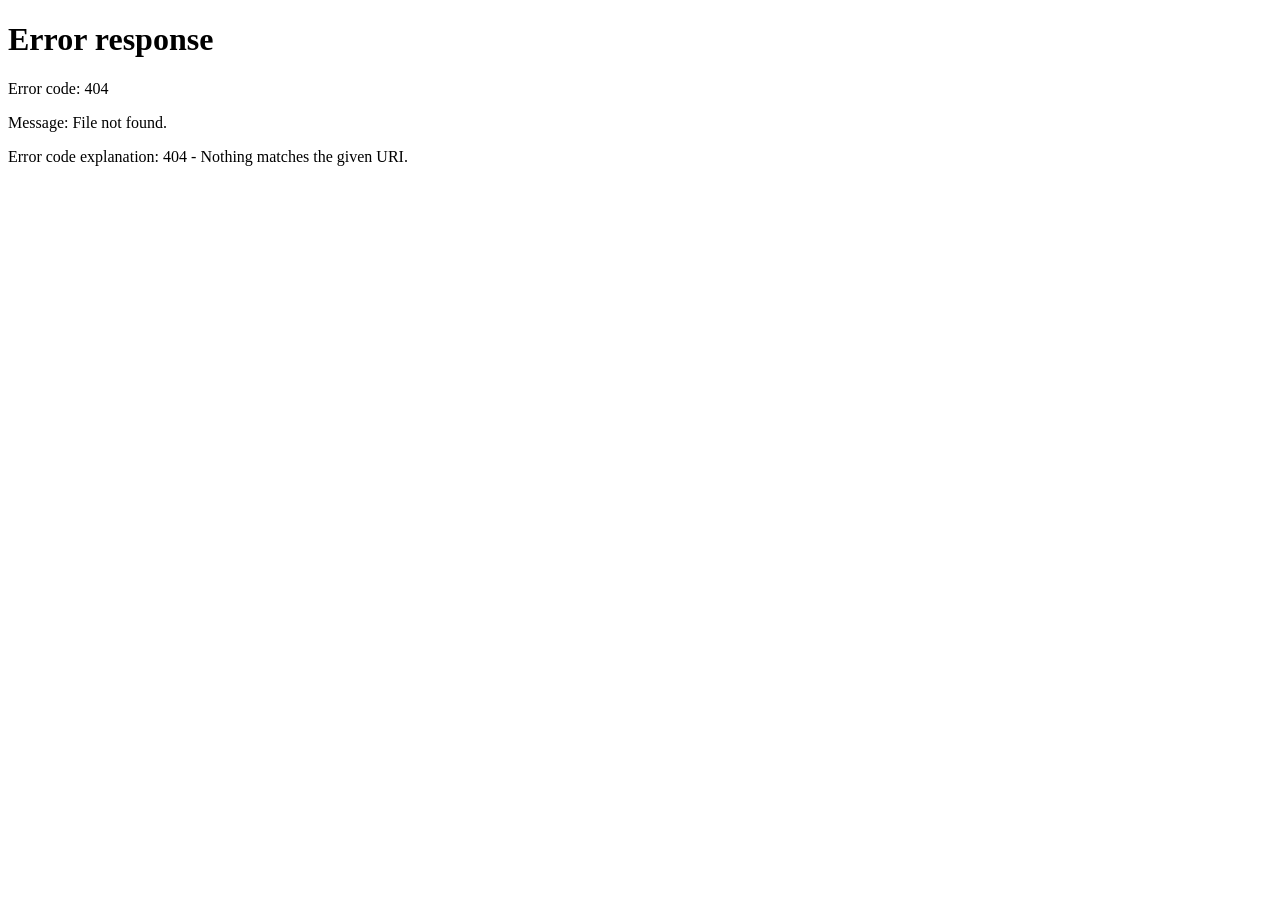
==== confirmation.html @ 0d345f80 "Add files via upload" ====
<!DOCTYPE html>
<html lang="en">
<head>
    <meta charset="UTF-8">
    <meta name="viewport" content="width=device-width, initial-scale=1.0">
    <title>Order Confirmation</title>
    <link rel="stylesheet" href="common.css">
</head>
<body>
    <section class="confirmation-container">
        <div class="checkout-steps">
            <div class="step completed" onclick="navigateToStep(1)">1. Shipping Information</div>
            <div class="step completed" onclick="navigateToStep(2)">2. Payment</div>
            <div class="step completed active" onclick="navigateToStep(3)">3. Confirmation</div>
        </div>
        
        <div class="confirmation-message">
            <img src="https://cdn-icons-png.flaticon.com/128/6631/6631092.png" alt="Success">
            <h2>Thank You For Your Order!</h2>
            <p>Your order number is: <strong id="order-number"></strong></p>
            <p>We've sent a confirmation email to <strong id="confirmation-email"></strong></p>
            
            <div class="order-details">
                <h3>Order Details</h3>
                <div id="confirmation-items"></div>
                <div class="order-total">
                    <p>Total: ₹<span id="confirmation-total">0</span></p>
                </div>
            </div>
            
            <div class="shipping-details">
                <h3>Shipping To</h3>
                <div id="shipping-address">
                    <!-- Address will be inserted here line by line -->
                </div>
            </div>
            
            <button onclick="window.location.href='trr.html'">Back to Home</button>
        </div>
    </section>

    <script src="script.js"></script>
    <script>
        // Display confirmation details
        function displayConfirmationDetails() {
    const shippingInfo = JSON.parse(localStorage.getItem('shippingInfo')) || {};
    const orderNumber = localStorage.getItem('orderNumber') || 'TEST-123';
    
    // If no order number, check if we have cart items
    const cart = JSON.parse(localStorage.getItem('cart')) || [];
    if (cart.length === 0) {
        alert('No order items found. Redirecting to home page.');
        window.location.href = 'index.html';
        return;
    }
            
            // Display order info
            document.getElementById('order-number').textContent = orderNumber;
            document.getElementById('confirmation-email').textContent = shippingInfo.email;
            
            // Format shipping address line by line
            const shippingAddress = document.getElementById('shipping-address');
            shippingAddress.innerHTML = `
                <p><strong>Name:</strong> ${shippingInfo.name}</p>
                <p><strong>Email:</strong> ${shippingInfo.email}</p>
                <p><strong>Address:</strong> ${shippingInfo.address}</p>
                <p><strong>Phone:</strong> ${shippingInfo.phone}</p>
            `;
            
            // Display order items
            const confirmationItems = document.getElementById('confirmation-items');
            let itemTotal = 0;
            confirmationItems.innerHTML = '';
            
            cart.forEach(item => {
                const itemElement = document.createElement('div');
                itemElement.className = 'order-item';
                itemElement.innerHTML = `
                    <p>${item.name} - ₹${item.price}</p>
                `;
                confirmationItems.appendChild(itemElement);
                itemTotal += item.price;
            });
            
            // Calculate the complete total with all fees
            const gstAmount = itemTotal * 0.18;
            const platformFee = 100;
            const deliveryFee = 10;
            const completeTotal = itemTotal + gstAmount + platformFee + deliveryFee;
            
            // Display the complete total amount
            document.getElementById('confirmation-total').textContent = completeTotal.toFixed(2);
        }
        
        // Initialize page
        document.addEventListener('DOMContentLoaded', function() {
            displayConfirmationDetails();
        });
        function navigateToStep(stepNumber) {
    // Determine current page
    const currentPage = window.location.pathname.split('/').pop();
    
    // Don't navigate if clicking the current active step
    if ((currentPage === 'checkout.html' && stepNumber === 1) ||
        (currentPage === 'payment.html' && stepNumber === 2) ||
        (currentPage === 'confirmation.html' && stepNumber === 3)) {
        return;
    }
    
    // Navigation logic
    switch(stepNumber) {
        case 1:
            // Only allow going back to checkout from payment
            if (currentPage === 'payment.html' || currentPage === 'confirmation.html') {
                window.location.href = 'checkout.html';
            }
            break;
        case 2:
            // Only allow going to payment from checkout or back from confirmation
            if (currentPage === 'checkout.html') {
                // Validate form before proceeding
                const form = document.getElementById('checkout-form');
                if (form.checkValidity()) {
                    proceedToPayment(); // Use your existing function
                } else {
                    form.reportValidity();
                }
            } else if (currentPage === 'confirmation.html') {
                window.location.href = 'payment.html';
            }
            break;
        case 3:
            // Only allow going to confirmation from payment
            if (currentPage === 'payment.html') {
                proceedToPay(); // Use your existing function
            }
            break;
    }
}
    </script>
</body>
</html>
---- common.css ----
/* Checkout, Payment, Confirmation Pages */
.checkout-container, 
.payment-container, 
.confirmation-container {
    max-width: 800px;
    margin: 20px auto;
    padding: 20px;
}

.checkout-steps {
    display: flex;
    justify-content: space-between;
    margin-bottom: 30px;
}


.step.active {
    color: #5856D6;
    border-bottom: 2px solid #5856D6;
    font-weight: bold;
}
.step {
    flex: 1;
    text-align: center;
    padding: 10px;
    color: #777;
    border-bottom: 2px solid #ddd;
    /* ... existing styles ... */
    cursor: pointer;
    transition: color 0.3s;
}

.step:hover {
    color: #5856D6;
}

.step.completed:hover {
    color: #5856d6;
}

.form-group {
    margin-bottom: 20px;
}

.form-group label {
    display: block;
    margin-bottom: 5px;
    font-weight: bold;
}

.form-group input,
.form-group textarea,
.form-group select {
    width: 100%;
    padding: 10px;
    border: 1px solid #ddd;
    border-radius: 4px;
    font-size: 16px;
}

.form-row {
    display: flex;
    gap: 20px;
}

.form-row .form-group {
    flex: 1;
}
.order-summary {
    margin-top: 30px;
    padding: 20px;
    background-color: #f9f9f9;
    border-radius: 8px;
}

.order-summary h3 {
    margin-top: 0;
}

.order-item {
    padding: 10px 0;
    border-bottom: 1px solid #eee;
}

.order-total {
    text-align: right;
    font-weight: bold;
    font-size: 18px;
    margin-top: 15px;
}


/* Payment Page Styles */
.payment-container {
    max-width: 500px;
    margin: 20px auto;
    padding: 20px;
    font-family: Arial, sans-serif;
}

.payment-methods {
    display: flex;
    flex-direction: column;
    gap: 10px;
    margin: 30px 0;
}

.payment-method {
    display: flex;
    align-items: center;
    padding: 15px;
    border: 1px solid #ddd;
    border-radius: 8px;
    cursor: pointer;
    transition: all 0.3s;
}

.payment-method.active {
    border-color: #5856D6;
    background-color: #f0f0ff;
}

.payment-method img {
    width: 30px;
    height: 30px;
    margin-right: 15px;
}

.payment-text {
    font-size: 16px;
}

.proceed-button {
    display: block;
    width: 100%;
    padding: 15px;
    background-color: #5856D6;
    color: white;
    border: none;
    border-radius: 8px;
    font-size: 18px;
    cursor: pointer;
    margin-top: 30px;
    transition: background-color 0.3s;
}

.proceed-button:hover {
    background-color: #4a45ba;
}


/* Checkout steps (keep existing) */
/* .checkout-steps {
    display: flex;
    justify-content: space-between;
    margin-bottom: 30px;
} */

/* .step {
    flex: 1;
    text-align: center;
    padding: 10px;
    color: #777;
    border-bottom: 2px solid #ddd;
}

.step.active {
    color: #5856D6;
    border-bottom: 2px solid #5856D6;
    font-weight: bold;
}

.step.completed {
    color: #4CAF50;
} */
 
/* Checkout steps */
.checkout-steps {
    display: flex;
    justify-content: space-between;
    margin-bottom: 30px;
}

.step {
    flex: 1;
    text-align: center;
    padding: 10px;
    color: #777;
    border-bottom: 2px solid #ddd;
}

.step.active {
    color: #5856D6;
    border-bottom: 2px solid #5856D6;
    font-weight: bold;
}

.step.completed {
    color: #4CAF50;
}
/* Confirmation Page Specific Styles */
.confirmation-container {
    max-width: 800px;
    margin: 20px auto;
    padding: 20px;
    font-family: Arial, sans-serif;
}

.confirmation-message {
    text-align: center;
    padding: 30px;
    background-color: white;
    border-radius: 8px;
    box-shadow: 0 2px 10px rgba(0,0,0,0.1);
}

.confirmation-message img {
    width: 80px;
    height: 80px;
    margin-bottom: 20px;
}

.confirmation-message h2 {
    color: #5856d6;
    margin-bottom: 20px;
}

.order-details {
    margin: 30px 0;
    padding: 20px;
    background-color: #f9f9f9;
    border-radius: 8px;
    text-align: left;
}

.order-details h3 {
    margin-top: 0;
    border-bottom: 1px solid #ddd;
    padding-bottom: 10px;
}

.order-item {
    padding: 10px 0;
    border-bottom: 1px solid #eee;
}

.order-total {
    text-align: right;
    font-weight: bold;
    font-size: 18px;
    margin-top: 15px;
}

.shipping-details {
    margin: 30px 0;
    padding: 20px;
    background-color: #f9f9f9;
    border-radius: 8px;
    text-align: left;
}

.shipping-details h3 {
    margin-top: 0;
    border-bottom: 1px solid #ddd;
    padding-bottom: 10px;
}

.shipping-details p {
    margin: 8px 0;
}

button {
    padding: 12px 25px;
    background-color: #5856D6;
    color: white;
    border: none;
    border-radius: 4px;
    font-size: 16px;
    cursor: pointer;
    margin-top: 20px;
}

button:hover {
    background-color: #4a45ba;
}

/* .confirmation-message {
    text-align: center;
    padding: 30px;
}

.confirmation-message img {
    width: 80px;
    height: 80px;
    margin-bottom: 20px;
}

.confirmation-message h2 {
    color: #4CAF50;
    margin-bottom: 20px;
}

.shipping-details {
    margin-top: 30px;
    padding: 20px;
    background-color: #f9f9f9;
    border-radius: 8px;
    text-align: left;
}

button {
    padding: 12px 25px;
    background-color: #5856D6;
    color: white;
    border: none;
    border-radius: 4px;
    font-size: 16px;
    cursor: pointer;
    margin-top: 20px;
}

button:hover {
    background-color: #4a45ba;
} */
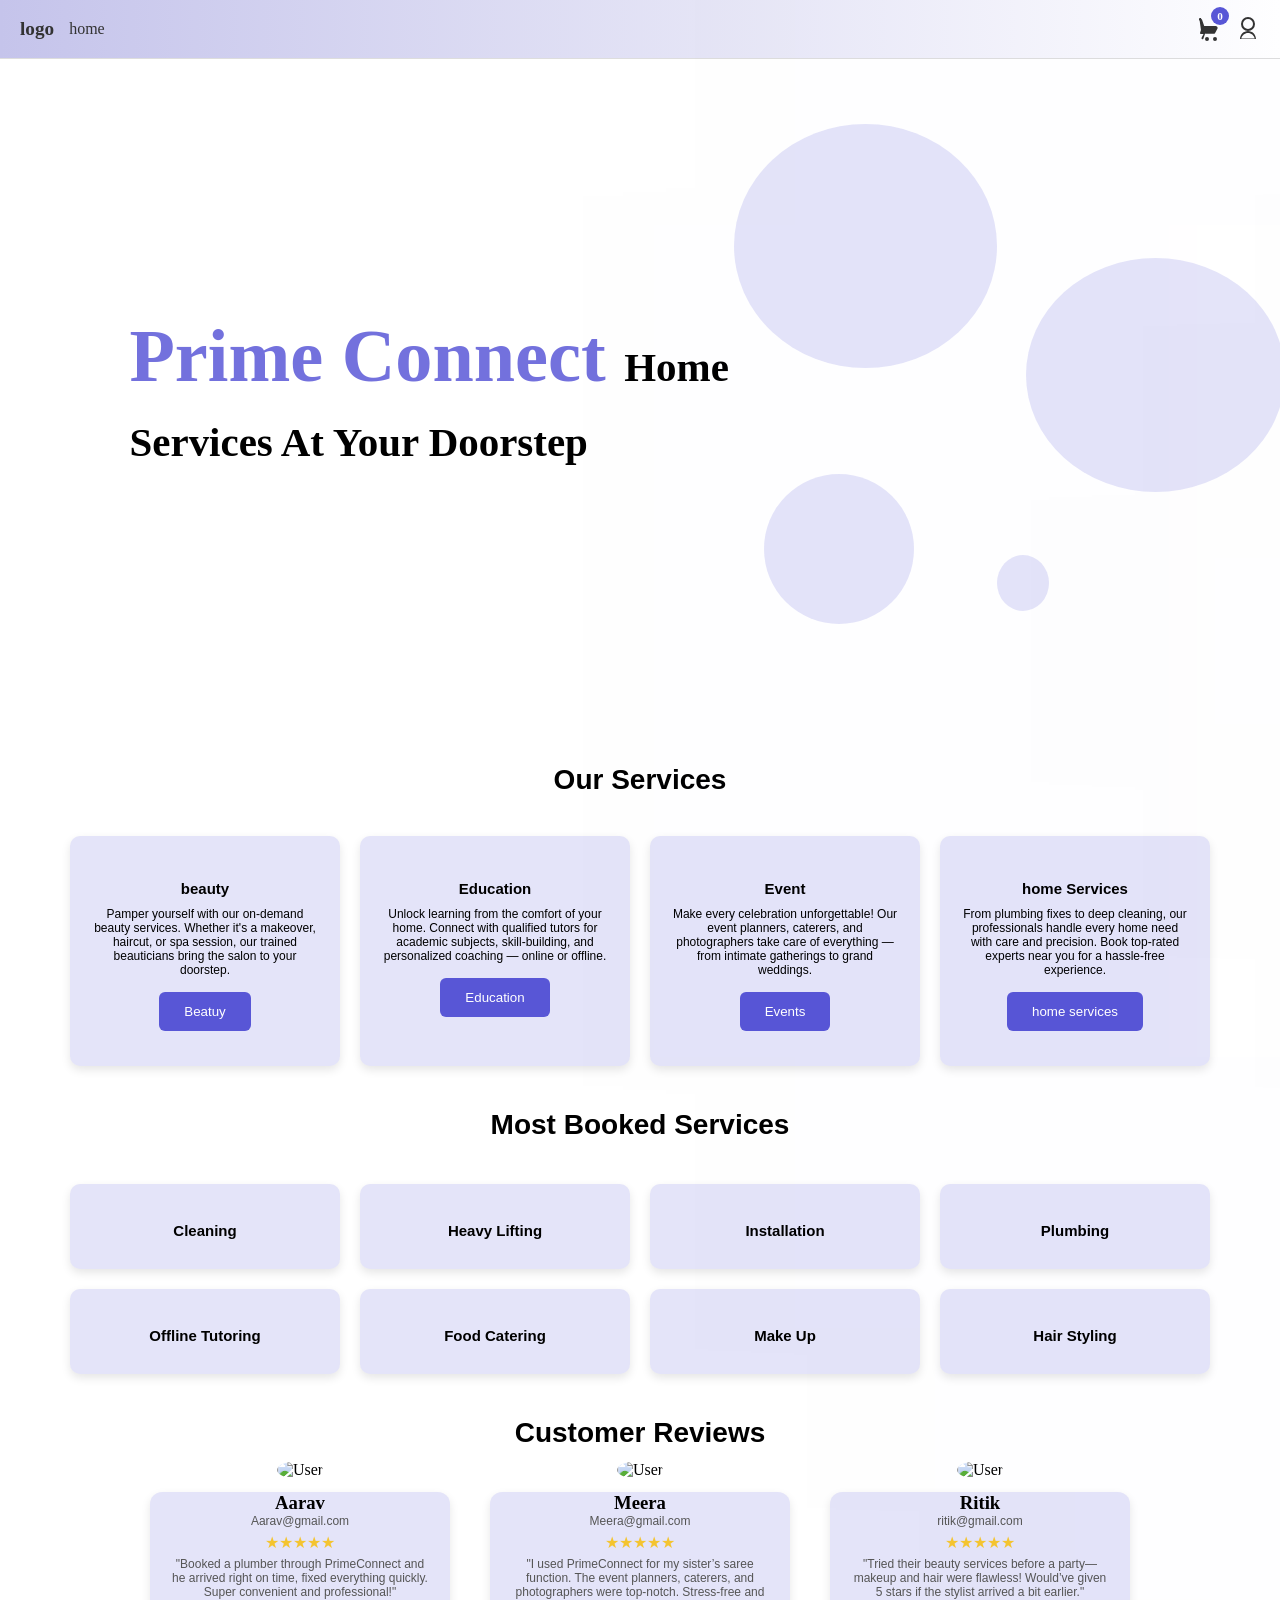
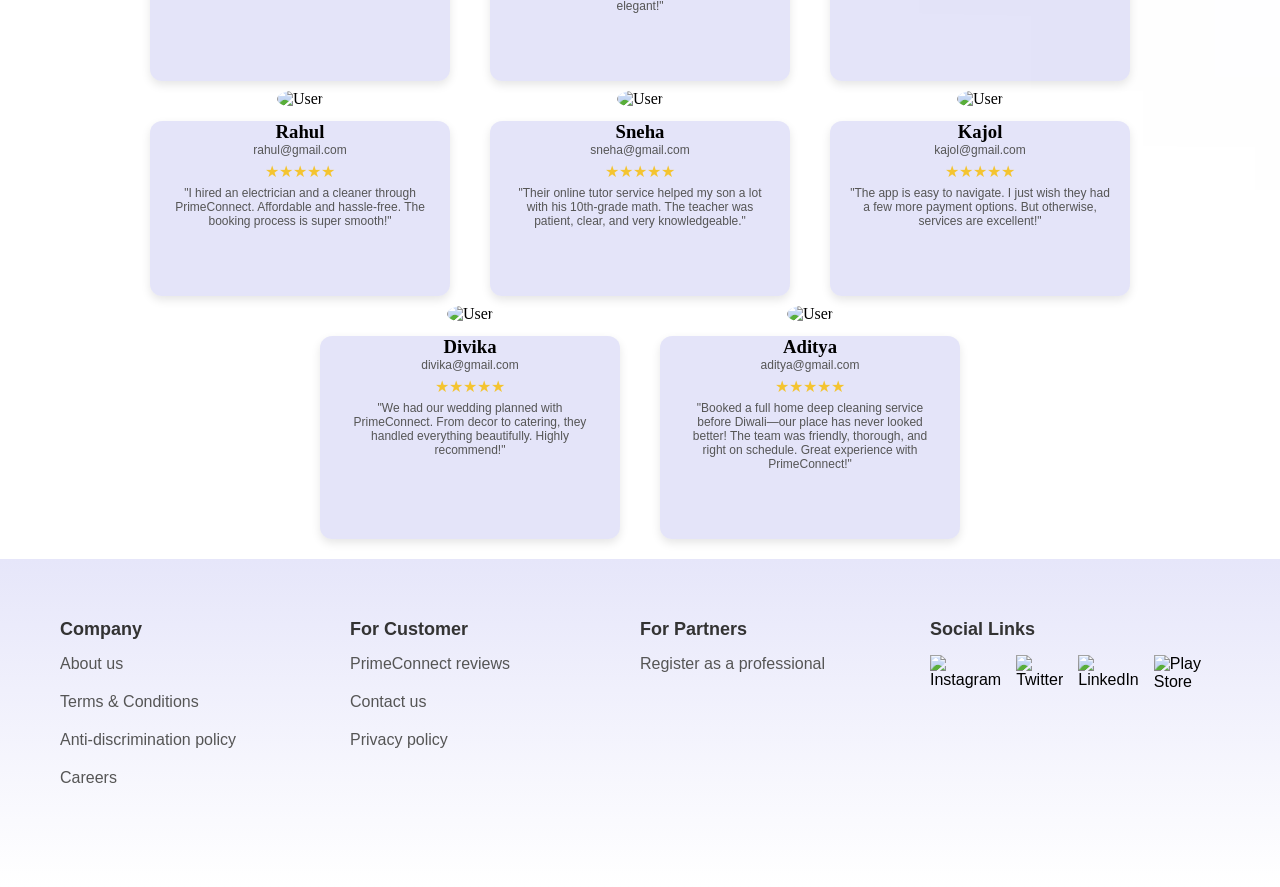
==== commit bbf68ec2: "Update confirmation.html" ====
--- a/confirmation.html
+++ b/confirmation.html
@@ -35,7 +35,7 @@
                 </div>
             </div>
             
-            <button onclick="window.location.href='trr.html'">Back to Home</button>
+            <button onclick="window.location.href='./index.html'">Back to Home</button>
         </div>
     </section>
 
@@ -54,11 +54,8 @@
         return;
     }
             
-            // Display order info
             document.getElementById('order-number').textContent = orderNumber;
             document.getElementById('confirmation-email').textContent = shippingInfo.email;
-            
-            // Format shipping address line by line
             const shippingAddress = document.getElementById('shipping-address');
             shippingAddress.innerHTML = `
                 <p><strong>Name:</strong> ${shippingInfo.name}</p>
@@ -139,4 +136,4 @@
 }
     </script>
 </body>
-</html>+</html>
